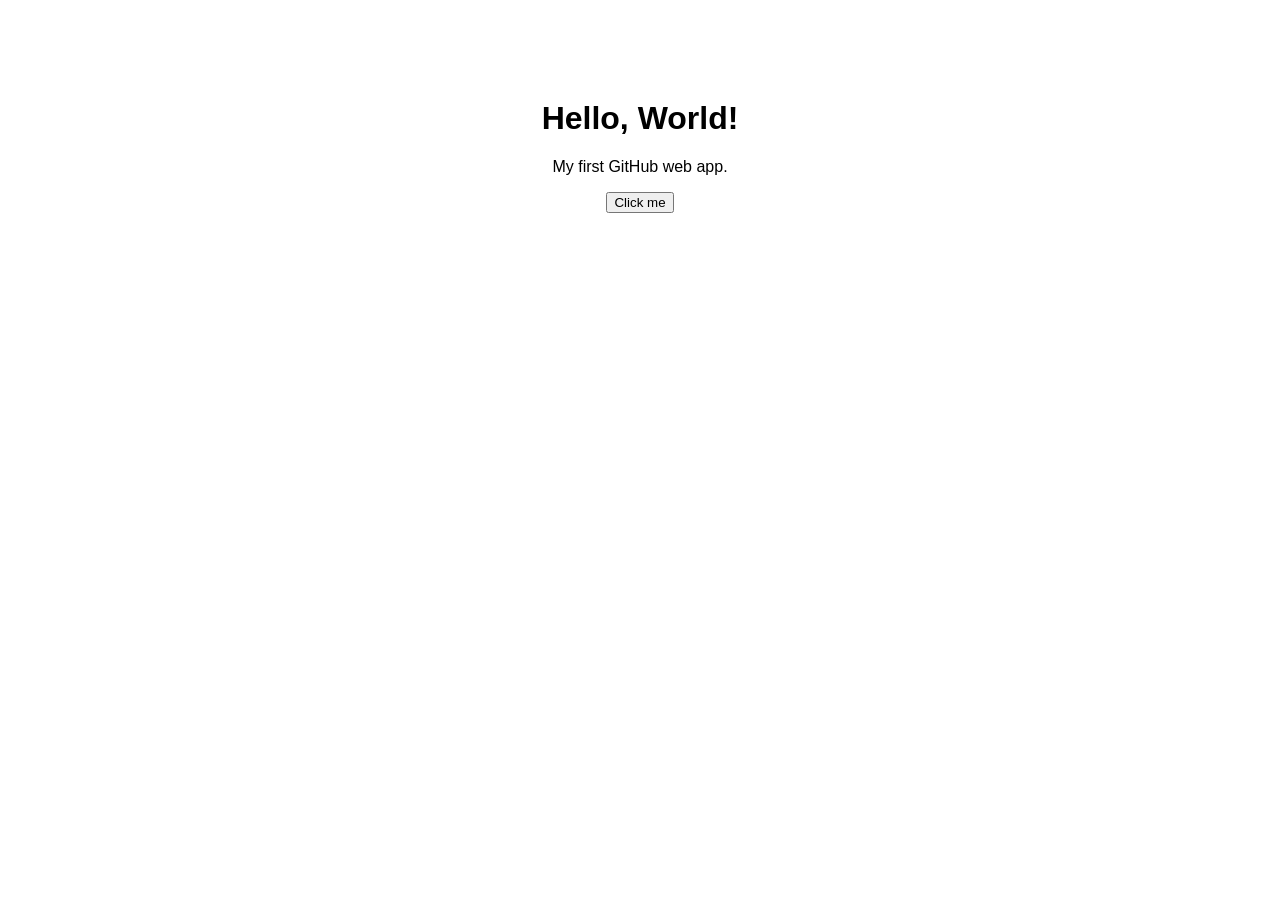
==== index.html @ a3609193 "Create index.html" ====
<!DOCTYPE html>
<html>
<head>
  <title>My Web App</title>
  <style>
    body {
      font-family: Arial;
      text-align: center;
      margin-top: 100px;
    }
  </style>
</head>
<body>
  <h1>Hello, World!</h1>
  <p>My first GitHub web app.</p>

  <button onclick="sayHello()">Click me</button>

  <script>
    function sayHello() {
      alert("Hello from my web app!");
    }
  </script>
</body>
</html>
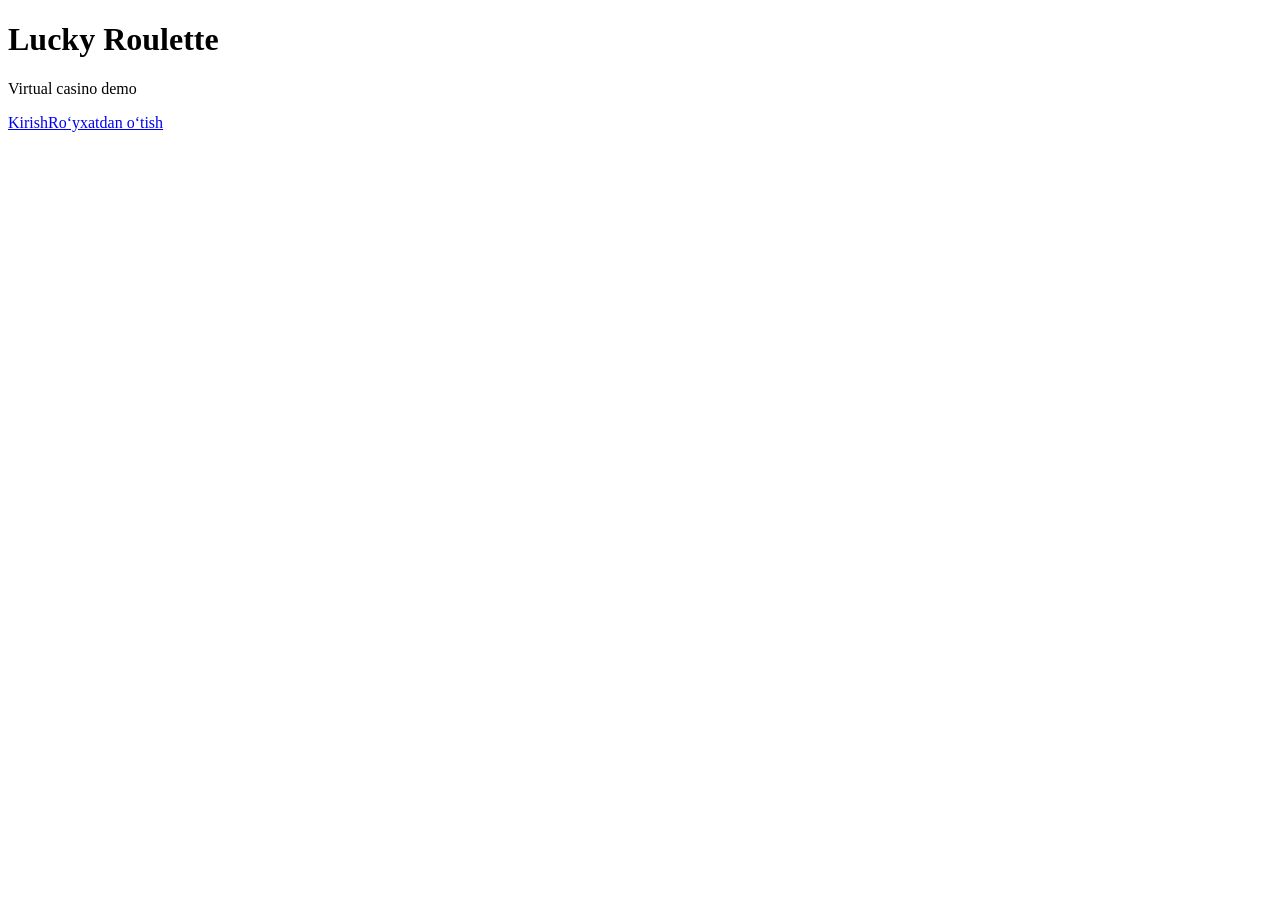
==== commit 0b88b720: "Add files via upload" ====
--- a/index.html
+++ b/index.html
@@ -1,25 +1 @@
-<!DOCTYPE html>
-<html>
-<head>
-  <title>My Web App</title>
-  <style>
-    body {
-      font-family: Arial;
-      text-align: center;
-      margin-top: 100px;
-    }
-  </style>
-</head>
-<body>
-  <h1>Hello, World!</h1>
-  <p>My first GitHub web app.</p>
-
-  <button onclick="sayHello()">Click me</button>
-
-  <script>
-    function sayHello() {
-      alert("Hello from my web app!");
-    }
-  </script>
-</body>
-</html>
+<!doctype html><html lang="uz"><head><meta charset="UTF-8"><meta name="viewport" content="width=device-width,initial-scale=1"><title>Lucky Roulette</title><link rel="stylesheet" href="./css/style.css"></head><body><div class="auth-box"><h1>Lucky Roulette</h1><p>Virtual casino demo</p><a class="big-button" href="./login.html">Kirish</a><a class="secondary-button" href="./register.html">Ro‘yxatdan o‘tish</a></div></body></html>
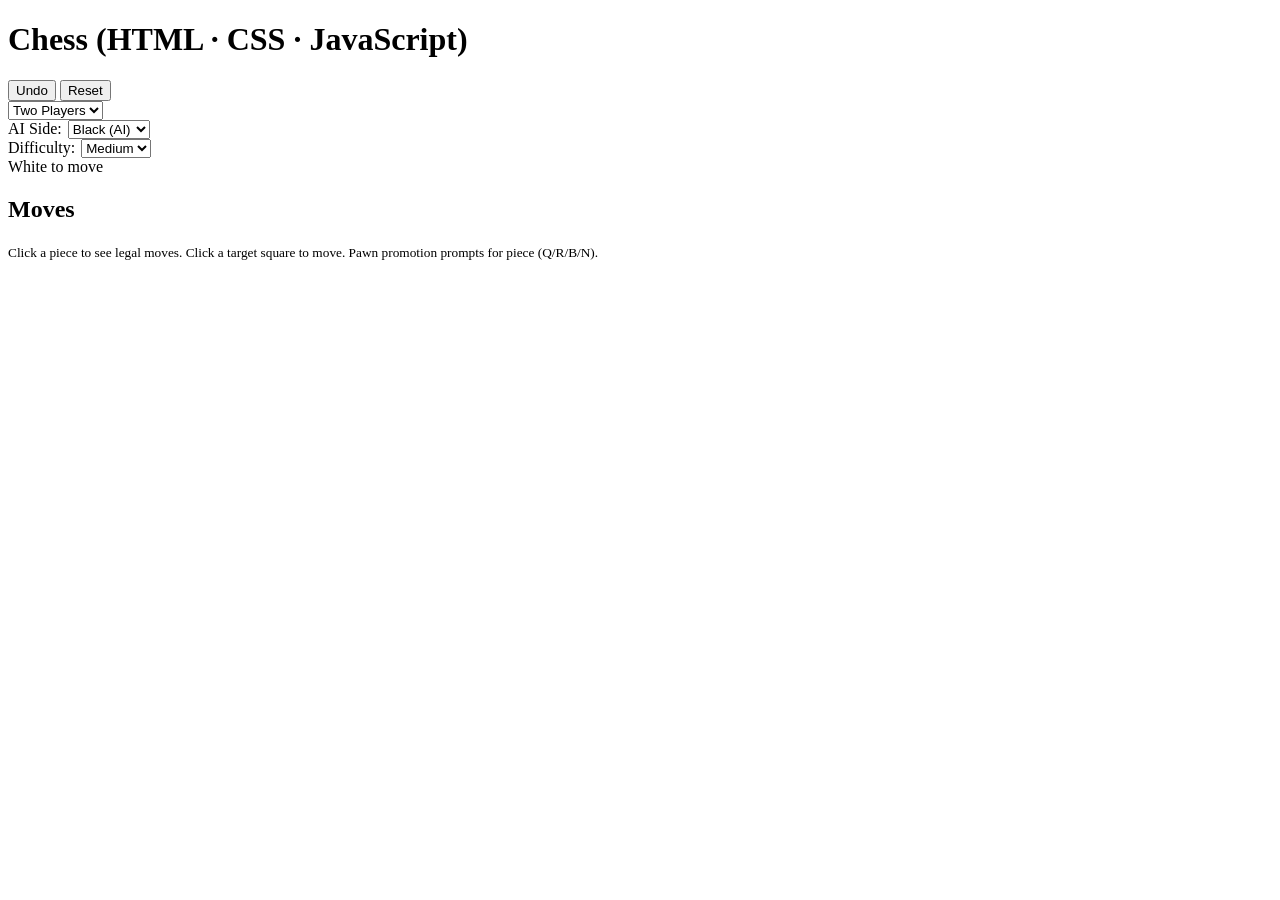
==== commit 0b7a7bba: "Add initial HTML structure for chess game" ====
--- a/index.html
+++ b/index.html
@@ -1 +1,63 @@
-<!doctype html><html lang="uz"><head><meta charset="UTF-8"><meta name="viewport" content="width=device-width,initial-scale=1"><title>Lucky Roulette</title><link rel="stylesheet" href="./css/style.css"></head><body><div class="auth-box"><h1>Lucky Roulette</h1><p>Virtual casino demo</p><a class="big-button" href="./login.html">Kirish</a><a class="secondary-button" href="./register.html">Ro‘yxatdan o‘tish</a></div></body></html>+<!doctype html>
+<html lang="en">
+<head>
+  <meta charset="utf-8" />
+  <meta name="viewport" content="width=device-width,initial-scale=1" />
+  <title>Chess — HTML / CSS / JavaScript</title>
+  <link rel="stylesheet" href="styles.css">
+</head>
+<body>
+  <div class="container">
+    <header>
+      <h1>Chess (HTML · CSS · JavaScript)</h1>
+      <div class="controls">
+        <button id="undoBtn">Undo</button>
+        <button id="resetBtn">Reset</button>
+
+        <label style="display:flex;align-items:center;gap:6px">
+          <select id="modeSelect" title="Game mode">
+            <option value="pvp">Two Players</option>
+            <option value="ai">Play vs AI</option>
+          </select>
+        </label>
+
+        <label style="display:flex;align-items:center;gap:6px">
+          AI Side:
+          <select id="aiSideSelect" title="AI side">
+            <option value="b">Black (AI)</option>
+            <option value="w">White (AI)</option>
+          </select>
+        </label>
+
+        <label style="display:flex;align-items:center;gap:6px">
+          Difficulty:
+          <select id="aiLevelSelect" title="AI difficulty">
+            <option value="easy">Easy</option>
+            <option value="medium" selected>Medium</option>
+            <option value="hard">Hard</option>
+          </select>
+        </label>
+
+        <div id="status" class="status">White to move</div>
+      </div>
+    </header>
+
+    <main>
+      <div class="board-wrap">
+        <div id="board" class="board" aria-label="Chess board"></div>
+      </div>
+
+      <aside class="sidebar">
+        <h2>Moves</h2>
+        <ol id="moveList" class="moves"></ol>
+      </aside>
+    </main>
+
+    <footer>
+      <small>Click a piece to see legal moves. Click a target square to move. Pawn promotion prompts for piece (Q/R/B/N).</small>
+    </footer>
+  </div>
+
+  <script src="script.js"></script>
+</body>
+</html>
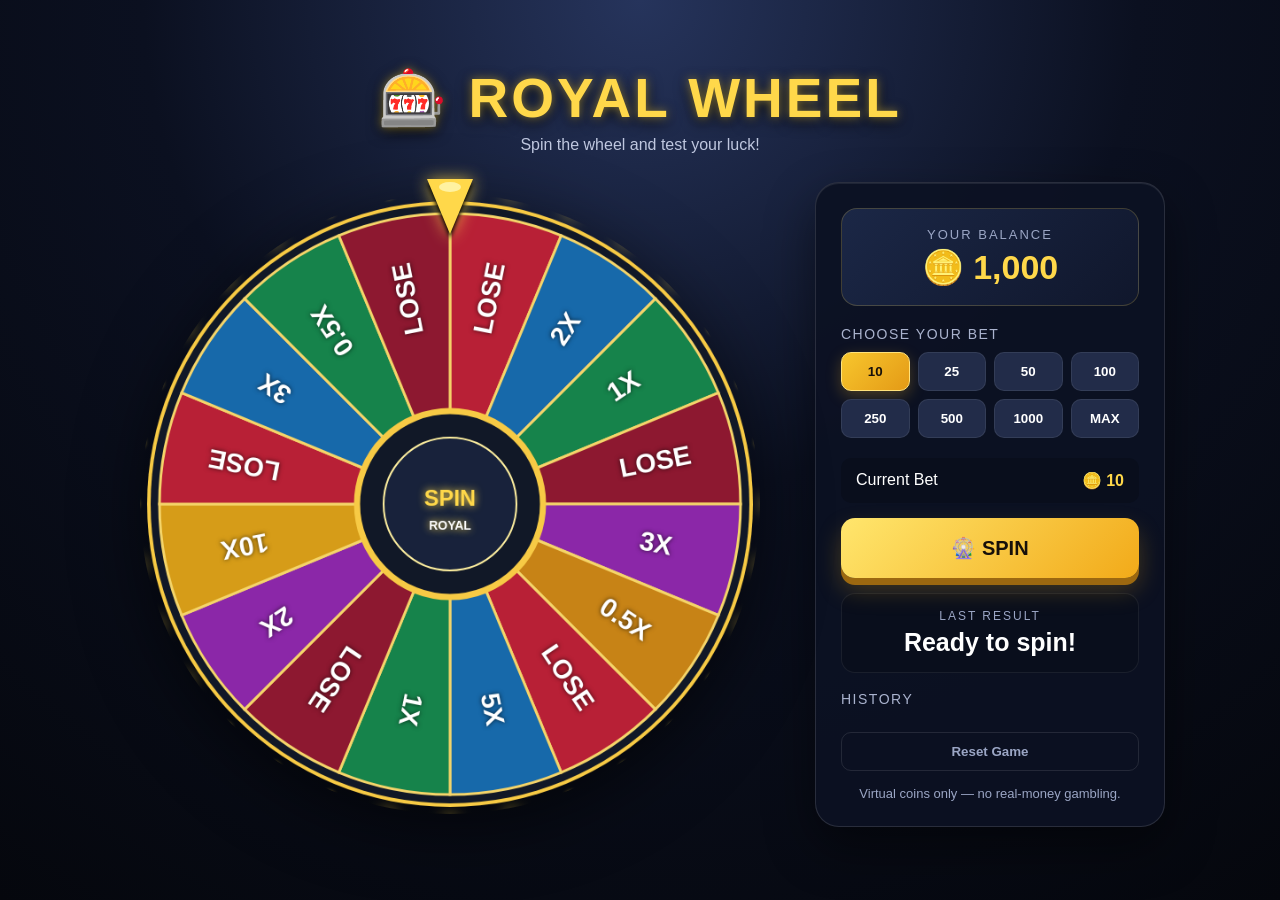
==== commit cbbf5b02: "Rename game.html to index.html" ====
--- a/index.html
+++ b/index.html
@@ -1,63 +1,963 @@
-<!doctype html>
-<html lang="en">
-<head>
-  <meta charset="utf-8" />
-  <meta name="viewport" content="width=device-width,initial-scale=1" />
-  <title>Chess — HTML / CSS / JavaScript</title>
-  <link rel="stylesheet" href="styles.css">
-</head>
-<body>
-  <div class="container">
-    <header>
-      <h1>Chess (HTML · CSS · JavaScript)</h1>
-      <div class="controls">
-        <button id="undoBtn">Undo</button>
-        <button id="resetBtn">Reset</button>
-
-        <label style="display:flex;align-items:center;gap:6px">
-          <select id="modeSelect" title="Game mode">
-            <option value="pvp">Two Players</option>
-            <option value="ai">Play vs AI</option>
-          </select>
-        </label>
-
-        <label style="display:flex;align-items:center;gap:6px">
-          AI Side:
-          <select id="aiSideSelect" title="AI side">
-            <option value="b">Black (AI)</option>
-            <option value="w">White (AI)</option>
-          </select>
-        </label>
-
-        <label style="display:flex;align-items:center;gap:6px">
-          Difficulty:
-          <select id="aiLevelSelect" title="AI difficulty">
-            <option value="easy">Easy</option>
-            <option value="medium" selected>Medium</option>
-            <option value="hard">Hard</option>
-          </select>
-        </label>
-
-        <div id="status" class="status">White to move</div>
-      </div>
-    </header>
-
-    <main>
-      <div class="board-wrap">
-        <div id="board" class="board" aria-label="Chess board"></div>
-      </div>
-
-      <aside class="sidebar">
-        <h2>Moves</h2>
-        <ol id="moveList" class="moves"></ol>
-      </aside>
-    </main>
-
-    <footer>
-      <small>Click a piece to see legal moves. Click a target square to move. Pawn promotion prompts for piece (Q/R/B/N).</small>
-    </footer>
-  </div>
-
-  <script src="script.js"></script>
-</body>
-</html>
+<!DOCTYPE html>
+<html lang="en">
+<head>
+<meta charset="UTF-8">
+<meta name="viewport" content="width=device-width, initial-scale=1.0">
+<title>Royal Wheel Casino</title>
+
+<style>
+    * {
+        box-sizing: border-box;
+        margin: 0;
+        padding: 0;
+    }
+
+    body {
+        min-height: 100vh;
+        font-family: Arial, Helvetica, sans-serif;
+        background:
+            radial-gradient(circle at top, #26345c 0%, #0b1020 45%, #05070d 100%);
+        color: white;
+        display: flex;
+        justify-content: center;
+        align-items: center;
+        overflow-x: hidden;
+    }
+
+    .game {
+        width: min(1100px, 96vw);
+        padding: 25px;
+    }
+
+    .header {
+        text-align: center;
+        margin-bottom: 20px;
+    }
+
+    .header h1 {
+        font-size: clamp(30px, 5vw, 55px);
+        color: #ffd84a;
+        text-shadow:
+            0 0 10px rgba(255, 216, 74, .5),
+            0 4px 15px #000;
+        letter-spacing: 3px;
+    }
+
+    .header p {
+        color: #bfc7df;
+        margin-top: 5px;
+    }
+
+    .casino {
+        display: grid;
+        grid-template-columns: 1fr 350px;
+        gap: 30px;
+        align-items: center;
+    }
+
+    .wheel-area {
+        position: relative;
+        display: flex;
+        justify-content: center;
+        align-items: center;
+        padding: 20px;
+    }
+
+    canvas {
+        width: min(620px, 90vw);
+        height: min(620px, 90vw);
+        max-width: 620px;
+        max-height: 620px;
+        border-radius: 50%;
+        filter: drop-shadow(0 15px 35px rgba(0,0,0,.6));
+    }
+
+    /* Pointer */
+    .pointer {
+        position: absolute;
+        top: 5px;
+        left: 50%;
+        transform: translateX(-50%);
+        z-index: 10;
+        width: 0;
+        height: 0;
+        border-left: 23px solid transparent;
+        border-right: 23px solid transparent;
+        border-top: 55px solid #ffd84a;
+        filter:
+            drop-shadow(0 4px 2px #000)
+            drop-shadow(0 0 8px rgba(255,216,74,.7));
+    }
+
+    .pointer::after {
+        content: "";
+        position: absolute;
+        left: -11px;
+        top: -52px;
+        width: 22px;
+        height: 10px;
+        background: #fff2a1;
+        border-radius: 50%;
+    }
+
+    .panel {
+        background: rgba(13, 18, 35, .92);
+        border: 1px solid rgba(255,255,255,.12);
+        border-radius: 24px;
+        padding: 25px;
+        box-shadow:
+            0 20px 50px rgba(0,0,0,.45),
+            inset 0 1px rgba(255,255,255,.08);
+    }
+
+    .balance {
+        background: linear-gradient(135deg, #1b2746, #10172c);
+        border-radius: 16px;
+        padding: 18px;
+        text-align: center;
+        margin-bottom: 20px;
+        border: 1px solid rgba(255,216,74,.2);
+    }
+
+    .balance-label {
+        color: #9ba6c5;
+        font-size: 13px;
+        text-transform: uppercase;
+        letter-spacing: 2px;
+    }
+
+    .balance-value {
+        font-size: 34px;
+        font-weight: bold;
+        color: #ffd84a;
+        margin-top: 5px;
+    }
+
+    .section-title {
+        font-size: 14px;
+        color: #aab3ce;
+        text-transform: uppercase;
+        letter-spacing: 1.5px;
+        margin-bottom: 10px;
+    }
+
+    .bet-buttons {
+        display: grid;
+        grid-template-columns: repeat(4, 1fr);
+        gap: 8px;
+        margin-bottom: 20px;
+    }
+
+    button {
+        border: none;
+        cursor: pointer;
+        font-weight: bold;
+        transition: .2s;
+    }
+
+    .bet-btn {
+        padding: 11px 5px;
+        border-radius: 10px;
+        color: white;
+        background: #222c49;
+        border: 1px solid rgba(255,255,255,.08);
+    }
+
+    .bet-btn:hover {
+        background: #304064;
+        transform: translateY(-2px);
+    }
+
+    .bet-btn.active {
+        background: linear-gradient(135deg, #f7c62d, #e49a16);
+        color: #17100a;
+        border-color: #ffe27b;
+        box-shadow: 0 5px 15px rgba(255,193,35,.25);
+    }
+
+    .current-bet {
+        display: flex;
+        justify-content: space-between;
+        align-items: center;
+        background: #090e1c;
+        padding: 13px 15px;
+        border-radius: 10px;
+        margin-bottom: 15px;
+    }
+
+    .current-bet span:last-child {
+        color: #ffd84a;
+        font-weight: bold;
+    }
+
+    .spin-btn {
+        width: 100%;
+        padding: 18px;
+        border-radius: 14px;
+        font-size: 20px;
+        color: #17100a;
+        background: linear-gradient(135deg, #ffe66d, #f2aa19);
+        box-shadow:
+            0 7px 0 #9c6810,
+            0 12px 25px rgba(240,175,25,.25);
+        margin-bottom: 15px;
+    }
+
+    .spin-btn:hover:not(:disabled) {
+        transform: translateY(-2px);
+        box-shadow:
+            0 9px 0 #9c6810,
+            0 15px 30px rgba(240,175,25,.35);
+    }
+
+    .spin-btn:active:not(:disabled) {
+        transform: translateY(5px);
+        box-shadow: 0 2px 0 #9c6810;
+    }
+
+    .spin-btn:disabled {
+        cursor: not-allowed;
+        opacity: .45;
+    }
+
+    .result {
+        min-height: 80px;
+        border-radius: 14px;
+        padding: 15px;
+        text-align: center;
+        background: #090e1c;
+        border: 1px solid rgba(255,255,255,.07);
+    }
+
+    .result-title {
+        color: #9ba6c5;
+        font-size: 12px;
+        text-transform: uppercase;
+        letter-spacing: 2px;
+    }
+
+    .result-value {
+        margin-top: 5px;
+        font-size: 25px;
+        font-weight: bold;
+    }
+
+    .win {
+        color: #53f08b;
+    }
+
+    .lose {
+        color: #ff6074;
+    }
+
+    .history {
+        margin-top: 18px;
+    }
+
+    .history-list {
+        display: flex;
+        flex-wrap: wrap;
+        gap: 6px;
+    }
+
+    .history-item {
+        min-width: 42px;
+        padding: 7px;
+        text-align: center;
+        border-radius: 8px;
+        background: #1c2640;
+        font-size: 12px;
+        font-weight: bold;
+    }
+
+    .history-item.win-history {
+        border: 1px solid #45db7b;
+        color: #62ef93;
+    }
+
+    .history-item.lose-history {
+        border: 1px solid #ef5267;
+        color: #ff7180;
+    }
+
+    .reset {
+        width: 100%;
+        padding: 11px;
+        border-radius: 10px;
+        background: transparent;
+        color: #9ba6c5;
+        border: 1px solid rgba(255,255,255,.1);
+        margin-top: 15px;
+    }
+
+    .reset:hover {
+        color: white;
+        background: rgba(255,255,255,.05);
+    }
+
+    .message {
+        text-align: center;
+        color: #9ba6c5;
+        font-size: 13px;
+        margin-top: 15px;
+    }
+
+    @media (max-width: 850px) {
+        .casino {
+            grid-template-columns: 1fr;
+        }
+
+        .panel {
+            max-width: 550px;
+            width: 100%;
+            margin: auto;
+        }
+    }
+
+    @media (max-width: 500px) {
+        .game {
+            padding: 10px;
+        }
+
+        .wheel-area {
+            padding: 5px;
+        }
+
+        .panel {
+            padding: 18px;
+        }
+
+        .bet-buttons {
+            grid-template-columns: repeat(2, 1fr);
+        }
+    }
+</style>
+</head>
+
+<body>
+
+<div class="game">
+
+    <div class="header">
+        <h1>🎰 ROYAL WHEEL</h1>
+        <p>Spin the wheel and test your luck!</p>
+    </div>
+
+    <div class="casino">
+
+        <div class="wheel-area">
+            <div class="pointer"></div>
+            <canvas id="wheel" width="700" height="700"></canvas>
+        </div>
+
+        <div class="panel">
+
+            <div class="balance">
+                <div class="balance-label">Your Balance</div>
+                <div class="balance-value">
+                    🪙 <span id="balance">1000</span>
+                </div>
+            </div>
+
+            <div class="section-title">Choose your bet</div>
+
+            <div class="bet-buttons">
+                <button class="bet-btn active" data-bet="10">10</button>
+                <button class="bet-btn" data-bet="25">25</button>
+                <button class="bet-btn" data-bet="50">50</button>
+                <button class="bet-btn" data-bet="100">100</button>
+                <button class="bet-btn" data-bet="250">250</button>
+                <button class="bet-btn" data-bet="500">500</button>
+                <button class="bet-btn" data-bet="1000">1000</button>
+                <button class="bet-btn" data-bet="custom">MAX</button>
+            </div>
+
+            <div class="current-bet">
+                <span>Current Bet</span>
+                <span>🪙 <span id="bet">10</span></span>
+            </div>
+
+            <button class="spin-btn" id="spinBtn">
+                🎡 SPIN
+            </button>
+
+            <div class="result">
+                <div class="result-title">Last Result</div>
+                <div class="result-value" id="result">
+                    Ready to spin!
+                </div>
+            </div>
+
+            <div class="history">
+                <div class="section-title">History</div>
+                <div class="history-list" id="history"></div>
+            </div>
+
+            <button class="reset" id="resetBtn">
+                Reset Game
+            </button>
+
+            <div class="message">
+                Virtual coins only — no real-money gambling.
+            </div>
+
+        </div>
+
+    </div>
+</div>
+
+<script>
+/* ==========================================
+   ROYAL WHEEL
+   Virtual casino-style wheel game
+   ========================================== */
+
+const canvas = document.getElementById("wheel");
+const ctx = canvas.getContext("2d");
+
+const balanceEl = document.getElementById("balance");
+const betEl = document.getElementById("bet");
+const resultEl = document.getElementById("result");
+const spinBtn = document.getElementById("spinBtn");
+const historyEl = document.getElementById("history");
+const resetBtn = document.getElementById("resetBtn");
+const betButtons = document.querySelectorAll(".bet-btn");
+
+let balance = 1000;
+let currentBet = 10;
+let rotation = 0;
+let spinning = false;
+
+/*
+    Wheel configuration.
+
+    multiplier:
+    0 = lose
+    0.5 = receive half of bet
+    1 = receive original bet
+    2 = win 2x
+    3 = win 3x
+    5 = win 5x
+    10 = win 10x
+*/
+
+const sectors = [
+    { label: "LOSE", multiplier: 0, color: "#b82036" },
+    { label: "2X", multiplier: 2, color: "#1769aa" },
+    { label: "1X", multiplier: 1, color: "#16834b" },
+    { label: "LOSE", multiplier: 0, color: "#8d1830" },
+    { label: "3X", multiplier: 3, color: "#8b27a8" },
+    { label: "0.5X", multiplier: 0.5, color: "#c78316" },
+    { label: "LOSE", multiplier: 0, color: "#b82036" },
+    { label: "5X", multiplier: 5, color: "#1769aa" },
+    { label: "1X", multiplier: 1, color: "#16834b" },
+    { label: "LOSE", multiplier: 0, color: "#8d1830" },
+    { label: "2X", multiplier: 2, color: "#8b27a8" },
+    { label: "10X", multiplier: 10, color: "#d69c18" },
+    { label: "LOSE", multiplier: 0, color: "#b82036" },
+    { label: "3X", multiplier: 3, color: "#1769aa" },
+    { label: "0.5X", multiplier: 0.5, color: "#16834b" },
+    { label: "LOSE", multiplier: 0, color: "#8d1830" }
+];
+
+const segmentAngle = (Math.PI * 2) / sectors.length;
+
+
+/* ==========================================
+   DRAW WHEEL
+   ========================================== */
+
+function drawWheel() {
+
+    const center = canvas.width / 2;
+    const radius = canvas.width / 2 - 12;
+
+    ctx.clearRect(0, 0, canvas.width, canvas.height);
+
+    ctx.save();
+
+    ctx.translate(center, center);
+    ctx.rotate(rotation);
+
+    // Outer gold ring
+    ctx.beginPath();
+    ctx.arc(0, 0, radius + 4, 0, Math.PI * 2);
+    ctx.fillStyle = "#f7ca45";
+    ctx.fill();
+
+    // Dark border
+    ctx.beginPath();
+    ctx.arc(0, 0, radius, 0, Math.PI * 2);
+    ctx.fillStyle = "#111827";
+    ctx.fill();
+
+    for (let i = 0; i < sectors.length; i++) {
+
+        const start = i * segmentAngle - Math.PI / 2;
+        const end = start + segmentAngle;
+
+        const sector = sectors[i];
+
+        // Sector
+        ctx.beginPath();
+        ctx.moveTo(0, 0);
+        ctx.arc(0, 0, radius - 10, start, end);
+        ctx.closePath();
+
+        ctx.fillStyle = sector.color;
+        ctx.fill();
+
+        // Sector border
+        ctx.strokeStyle = "#f5d56a";
+        ctx.lineWidth = 3;
+        ctx.stroke();
+
+        // Text
+        const textAngle = start + segmentAngle / 2;
+
+        ctx.save();
+
+        ctx.rotate(textAngle);
+
+        ctx.textAlign = "center";
+        ctx.textBaseline = "middle";
+
+        ctx.font = "bold 30px Arial";
+        ctx.fillStyle = "#ffffff";
+        ctx.shadowColor = "rgba(0,0,0,.7)";
+        ctx.shadowBlur = 5;
+
+        ctx.fillText(
+            sector.label,
+            radius * 0.70,
+            0
+        );
+
+        ctx.restore();
+    }
+
+    // Inner circle
+    ctx.beginPath();
+    ctx.arc(0, 0, 105, 0, Math.PI * 2);
+    ctx.fillStyle = "#111827";
+    ctx.fill();
+
+    ctx.strokeStyle = "#f7ca45";
+    ctx.lineWidth = 7;
+    ctx.stroke();
+
+    // Center decoration
+    ctx.beginPath();
+    ctx.arc(0, 0, 75, 0, Math.PI * 2);
+    ctx.fillStyle = "#18223b";
+    ctx.fill();
+
+    ctx.strokeStyle = "#fff0a0";
+    ctx.lineWidth = 2;
+    ctx.stroke();
+
+    ctx.fillStyle = "#ffd84a";
+    ctx.font = "bold 25px Arial";
+    ctx.textAlign = "center";
+    ctx.textBaseline = "middle";
+    ctx.shadowBlur = 10;
+    ctx.fillText("SPIN", 0, -5);
+
+    ctx.font = "bold 14px Arial";
+    ctx.fillStyle = "#ffffff";
+    ctx.fillText("ROYAL", 0, 25);
+
+    ctx.restore();
+
+    // Outer lights
+    drawLights(center, center, radius + 20);
+}
+
+
+/* ==========================================
+   DRAW OUTER LIGHTS
+   ========================================== */
+
+function drawLights(cx, cy, radius) {
+
+    const lights = 32;
+
+    for (let i = 0; i < lights; i++) {
+
+        const angle = (Math.PI * 2 / lights) * i;
+
+        const x = cx + Math.cos(angle) * radius;
+        const y = cy + Math.sin(angle) * radius;
+
+        ctx.beginPath();
+        ctx.arc(x, y, 6, 0, Math.PI * 2);
+
+        const pulse =
+            Math.sin(Date.now() / 180 + i) > 0;
+
+        ctx.fillStyle = pulse
+            ? "#fff3a0"
+            : "#d69c18";
+
+        ctx.shadowColor = "#ffd84a";
+        ctx.shadowBlur = pulse ? 18 : 5;
+
+        ctx.fill();
+    }
+
+    ctx.shadowBlur = 0;
+}
+
+
+/* ==========================================
+   ANIMATION LOOP
+   ========================================== */
+
+function animationLoop() {
+    drawWheel();
+    requestAnimationFrame(animationLoop);
+}
+
+animationLoop();
+
+
+/* ==========================================
+   BET BUTTONS
+   ========================================== */
+
+betButtons.forEach(button => {
+
+    button.addEventListener("click", () => {
+
+        if (spinning) return;
+
+        let value = button.dataset.bet;
+
+        if (value === "custom") {
+            currentBet = balance;
+        } else {
+            currentBet = Number(value);
+        }
+
+        if (currentBet > balance) {
+            currentBet = balance;
+        }
+
+        if (currentBet < 1) {
+            currentBet = 1;
+        }
+
+        betButtons.forEach(b =>
+            b.classList.remove("active")
+        );
+
+        button.classList.add("active");
+
+        updateUI();
+    });
+
+});
+
+
+/* ==========================================
+   SPIN
+   ========================================== */
+
+spinBtn.addEventListener("click", spin);
+
+function spin() {
+
+    if (spinning) return;
+
+    if (currentBet > balance) {
+        currentBet = balance;
+    }
+
+    if (currentBet <= 0) {
+        resultEl.textContent = "Game over!";
+        resultEl.className = "result-value lose";
+        return;
+    }
+
+    spinning = true;
+    spinBtn.disabled = true;
+
+    // Take bet
+    balance -= currentBet;
+
+    updateUI();
+
+    resultEl.textContent = "Spinning...";
+    resultEl.className = "result-value";
+
+    /*
+        Random winning sector.
+
+        We select the sector first,
+        then calculate the exact rotation
+        needed to put it under the pointer.
+    */
+
+    const winningIndex =
+        Math.floor(Math.random() * sectors.length);
+
+    const segment = sectors[winningIndex];
+
+    // Center angle of winning sector
+    const targetAngle =
+        winningIndex * segmentAngle +
+        segmentAngle / 2;
+
+    /*
+        Pointer is at -90 degrees.
+
+        Wheel is rotated, so we calculate
+        the final rotation that places the
+        selected sector under the pointer.
+    */
+
+    const desiredRotation =
+        -targetAngle;
+
+    const currentNormalized =
+        rotation % (Math.PI * 2);
+
+    let difference =
+        desiredRotation - currentNormalized;
+
+    while (difference < 0) {
+        difference += Math.PI * 2;
+    }
+
+    // Add several complete rotations
+    const fullSpins =
+        7 + Math.floor(Math.random() * 4);
+
+    const finalRotation =
+        rotation +
+        fullSpins * Math.PI * 2 +
+        difference;
+
+    const startRotation = rotation;
+    const duration = 5000;
+
+    const startTime = performance.now();
+
+    function animate(time) {
+
+        const elapsed = time - startTime;
+        let progress = elapsed / duration;
+
+        if (progress > 1) {
+            progress = 1;
+        }
+
+        /*
+            Cubic ease-out:
+            Fast at first, slow at the end.
+        */
+
+        const eased =
+            1 - Math.pow(1 - progress, 4);
+
+        rotation =
+            startRotation +
+            (finalRotation - startRotation) *
+            eased;
+
+        if (progress < 1) {
+
+            requestAnimationFrame(animate);
+
+        } else {
+
+            rotation = finalRotation;
+
+            finishSpin(segment);
+        }
+    }
+
+    requestAnimationFrame(animate);
+}
+
+
+/* ==========================================
+   FINISH SPIN
+   ========================================== */
+
+function finishSpin(segment) {
+
+    const bet = currentBet;
+
+    let payout = 0;
+
+    if (segment.multiplier > 0) {
+        payout = Math.floor(
+            bet * segment.multiplier
+        );
+
+        balance += payout;
+    }
+
+    let message;
+
+    if (segment.multiplier === 0) {
+
+        message = "💥 YOU LOST " + bet;
+
+        resultEl.className =
+            "result-value lose";
+
+        addHistory(
+            segment.label,
+            false
+        );
+
+    } else {
+
+        const profit =
+            payout - bet;
+
+        if (segment.multiplier === 1) {
+            message = "😐 BREAK EVEN";
+        } else {
+            message =
+                "🎉 WIN +" +
+                profit +
+                "!";
+        }
+
+        resultEl.className =
+            "result-value win";
+
+        addHistory(
+            segment.label,
+            true
+        );
+    }
+
+    resultEl.textContent =
+        message;
+
+    spinning = false;
+    spinBtn.disabled = false;
+
+    updateUI();
+
+    // Game over
+    if (balance <= 0) {
+
+        resultEl.textContent =
+            "💀 GAME OVER";
+
+        spinBtn.disabled = true;
+    }
+
+    // Automatically adjust bet
+    if (currentBet > balance && balance > 0) {
+        currentBet = balance;
+        updateUI();
+    }
+}
+
+
+/* ==========================================
+   HISTORY
+   ========================================== */
+
+function addHistory(label, won) {
+
+    const item =
+        document.createElement("div");
+
+    item.className =
+        "history-item " +
+        (won
+            ? "win-history"
+            : "lose-history");
+
+    item.textContent = label;
+
+    historyEl.prepend(item);
+
+    // Keep only last 12
+    while (historyEl.children.length > 12) {
+        historyEl.removeChild(
+            historyEl.lastChild
+        );
+    }
+}
+
+
+/* ==========================================
+   UI
+   ========================================== */
+
+function updateUI() {
+
+    balanceEl.textContent =
+        balance.toLocaleString();
+
+    betEl.textContent =
+        currentBet.toLocaleString();
+}
+
+
+/* ==========================================
+   RESET
+   ========================================== */
+
+resetBtn.addEventListener("click", () => {
+
+    if (spinning) return;
+
+    balance = 1000;
+    currentBet = 10;
+    rotation = 0;
+
+    historyEl.innerHTML = "";
+
+    resultEl.textContent =
+        "Ready to spin!";
+
+    resultEl.className =
+        "result-value";
+
+    betButtons.forEach(button =>
+        button.classList.remove("active")
+    );
+
+    document
+        .querySelector('[data-bet="10"]')
+        .classList.add("active");
+
+    spinBtn.disabled = false;
+
+    updateUI();
+});
+
+
+/* ==========================================
+   KEYBOARD SUPPORT
+   ========================================== */
+
+document.addEventListener("keydown", e => {
+
+    if (e.code === "Space") {
+
+        e.preventDefault();
+
+        if (!spinning) {
+            spin();
+        }
+    }
+});
+
+
+/* Initial UI */
+updateUI();
+
+</script>
+
+</body>
+</html>
